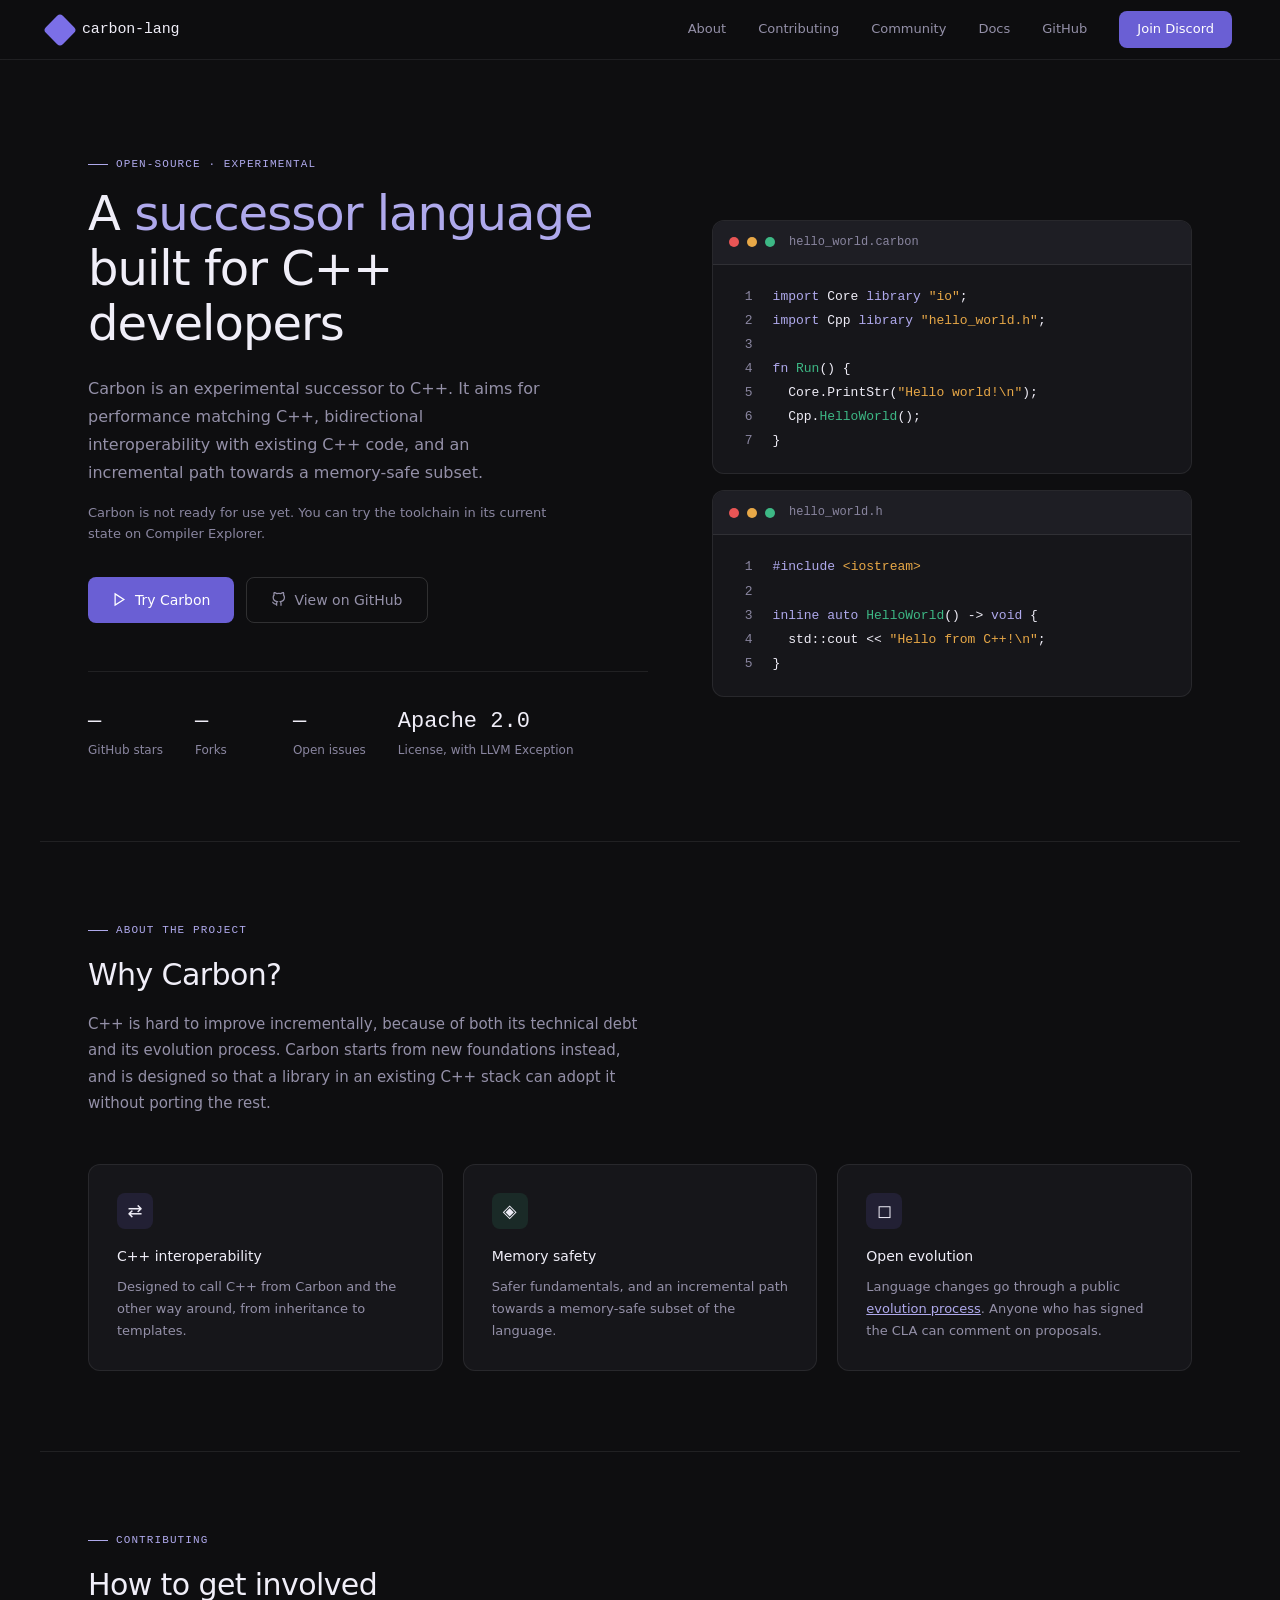
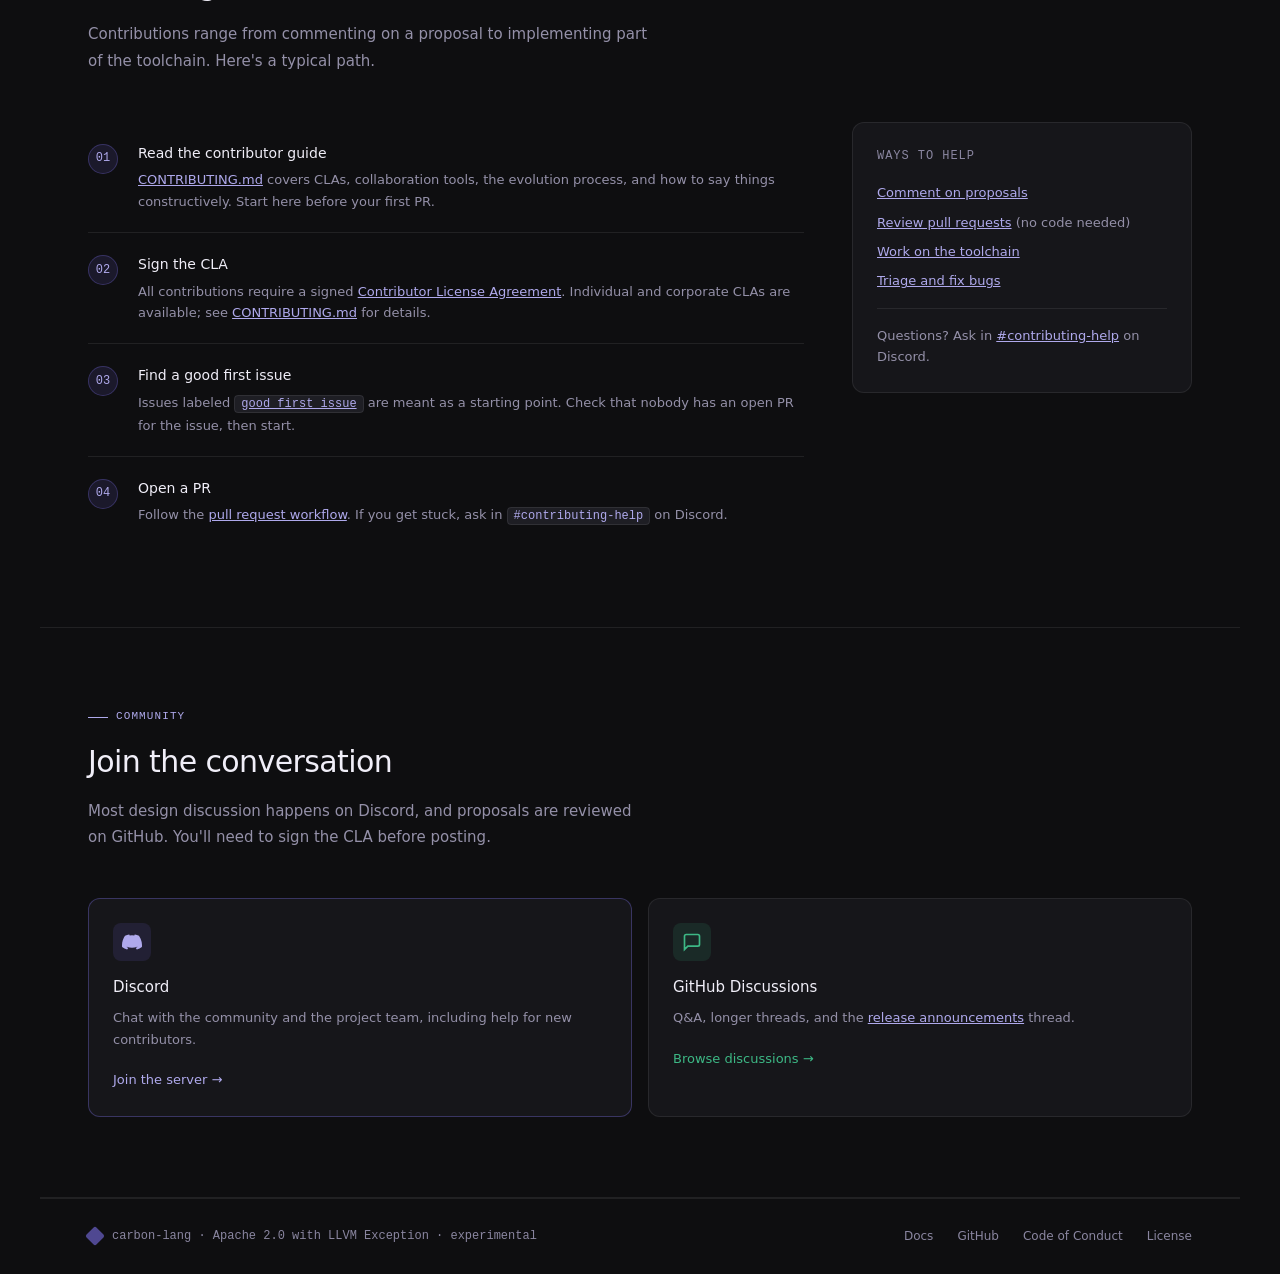
==== preview/index.html @ 26618f0c "Add a preview of the landing page under new subdirectory (#4) Adds the initial Carbon landing page a" ====
<!DOCTYPE html>
<!--
Part of the Carbon Language project, under the Apache License v2.0 with LLVM
Exceptions. See /LICENSE for license information.
SPDX-License-Identifier: Apache-2.0 WITH LLVM-exception
-->
<html lang="en">
<head>
  <meta charset="UTF-8">
  <meta name="viewport" content="width=device-width, initial-scale=1.0">
  <title>Carbon Language: an experimental successor to C++</title>
  <meta name="description" content="Carbon is an experimental successor to C++. Learn about the project, how to contribute, and where the community meets.">
  <link rel="icon" type="image/png" href="./favicon.png">
  <link rel="stylesheet" href="./styles.css">
</head>
<body>

<a class="skip-link" href="#main">Skip to content</a>

<nav>
  <div class="nav-logo">
    <div class="logo-mark"></div>
    <span class="logo-name" translate="no">carbon-lang</span>
  </div>
  <button class="nav-toggle" id="nav-toggle" type="button" aria-label="Menu" aria-expanded="false" aria-controls="nav-links">
    <span class="nav-toggle-bar"></span>
    <span class="nav-toggle-bar"></span>
    <span class="nav-toggle-bar"></span>
  </button>
  <div class="nav-links" id="nav-links">
    <a href="#about">About</a>
    <a href="#contributing">Contributing</a>
    <a href="#community">Community</a>
    <a href="https://docs.carbon-lang.dev/" target="_blank" rel="noopener">Docs</a>
    <a href="https://github.com/carbon-language/carbon-lang" target="_blank" rel="noopener">GitHub</a>
    <a class="nav-cta" href="https://discord.gg/ZjVdShJDAs" target="_blank" rel="noopener">Join Discord</a>
  </div>
</nav>

<main id="main">
<div class="hero">
  <div>
    <p class="eyebrow hero-eyebrow">Open-source · Experimental</p>
    <h1>A <strong>successor language</strong> built for C++ developers</h1>
    <p class="hero-sub"><span translate="no">Carbon</span> is an experimental successor to C++. It aims for performance matching C++, bidirectional interoperability with existing C++ code, and an incremental path towards a memory-safe subset.</p>
    <p class="hero-note"><span translate="no">Carbon</span> is not ready for use yet. You can try the toolchain in its current state on Compiler Explorer.</p>
    <div class="hero-actions">
      <a class="btn-primary" href="https://carbon.compiler-explorer.com/" target="_blank" rel="noopener">
        <svg width="15" height="15" viewBox="0 0 24 24" fill="none" stroke="currentColor" stroke-width="2" aria-hidden="true"><polygon points="5 3 19 12 5 21 5 3"/></svg>
        Try Carbon
      </a>
      <a class="btn-ghost" href="https://github.com/carbon-language/carbon-lang" target="_blank" rel="noopener">
        <svg width="15" height="15" viewBox="0 0 24 24" fill="none" stroke="currentColor" stroke-width="2" aria-hidden="true"><path d="M9 19c-5 1.5-5-2.5-7-3m14 6v-3.87a3.37 3.37 0 0 0-.94-2.61c3.14-.35 6.44-1.54 6.44-7A5.44 5.44 0 0 0 20 4.77 5.07 5.07 0 0 0 19.91 1S18.73.65 16 2.48a13.38 13.38 0 0 0-7 0C6.27.65 5.09 1 5.09 1A5.07 5.07 0 0 0 5 4.77a5.44 5.44 0 0 0-1.5 3.78c0 5.42 3.3 6.61 6.44 7A3.37 3.37 0 0 0 9 18.13V22"/></svg>
        View on GitHub
      </a>
    </div>
    <div class="hero-stats">
      <div>
        <div class="stat-num" id="stat-stars">—</div>
        <div class="stat-label">GitHub stars</div>
      </div>
      <div>
        <div class="stat-num" id="stat-forks">—</div>
        <div class="stat-label">Forks</div>
      </div>
      <div>
        <div class="stat-num" id="stat-issues">—</div>
        <div class="stat-label">Open issues</div>
      </div>
      <div>
        <div class="stat-num">Apache 2.0</div>
        <div class="stat-label">License, with LLVM Exception</div>
      </div>
    </div>
  </div>

  <!-- Compiled, linked, and run with the Carbon nightly toolchain. The Carbon
       file extends examples/hello_world.carbon from carbon-language/carbon-lang. -->
  <div class="code-stack">
    <div class="code-panel" translate="no">
      <div class="code-topbar">
        <span class="code-dot code-dot-red"></span>
        <span class="code-dot code-dot-amber"></span>
        <span class="code-dot code-dot-green"></span>
        <span class="code-filename">hello_world.carbon</span>
      </div>
      <div class="code-body" tabindex="0" role="region" aria-label="Carbon code sample">
        <div><span class="code-ln" aria-hidden="true">1</span><span class="kw">import</span> Core <span class="kw">library</span> <span class="str">"io"</span>;</div>
        <div><span class="code-ln" aria-hidden="true">2</span><span class="kw">import</span> Cpp <span class="kw">library</span> <span class="str">"hello_world.h"</span>;</div>
        <div><span class="code-ln" aria-hidden="true">3</span></div>
        <div><span class="code-ln" aria-hidden="true">4</span><span class="kw">fn</span> <span class="fn">Run</span>() {</div>
        <div><span class="code-ln" aria-hidden="true">5</span><span class="code-indent">Core.PrintStr(<span class="str">"Hello world!\n"</span>);</span></div>
        <div><span class="code-ln" aria-hidden="true">6</span><span class="code-indent">Cpp.<span class="fn">HelloWorld</span>();</span></div>
        <div><span class="code-ln" aria-hidden="true">7</span>}</div>
      </div>
    </div>
    <div class="code-panel" translate="no">
      <div class="code-topbar">
        <span class="code-dot code-dot-red"></span>
        <span class="code-dot code-dot-amber"></span>
        <span class="code-dot code-dot-green"></span>
        <span class="code-filename">hello_world.h</span>
      </div>
      <div class="code-body" tabindex="0" role="region" aria-label="C++ header imported by the Carbon code">
        <div><span class="code-ln" aria-hidden="true">1</span><span class="kw">#include</span> <span class="str">&lt;iostream&gt;</span></div>
        <div><span class="code-ln" aria-hidden="true">2</span></div>
        <div><span class="code-ln" aria-hidden="true">3</span><span class="kw">inline auto</span> <span class="fn">HelloWorld</span>() -&gt; <span class="kw">void</span> {</div>
        <div><span class="code-ln" aria-hidden="true">4</span><span class="code-indent">std::cout &lt;&lt; <span class="str">"Hello from C++!\n"</span>;</span></div>
        <div><span class="code-ln" aria-hidden="true">5</span>}</div>
      </div>
    </div>
  </div>
</div>

<div class="section-wrap" id="about">
  <div class="section-header">
    <p class="eyebrow">About the project</p>
    <h2 class="section-h2">Why <strong translate="no">Carbon</strong>?</h2>
    <p class="section-sub">C++ is hard to improve incrementally, because of both its technical debt and its evolution process. <span translate="no">Carbon</span> starts from new foundations instead, and is designed so that a library in an existing C++ stack can adopt it without porting the rest.</p>
  </div>
  <div class="about-grid">
    <div class="about-card">
      <div class="about-icon" aria-hidden="true">⇄</div>
      <h3 class="about-title">C++ interoperability</h3>
      <p class="about-body">Designed to call C++ from <span translate="no">Carbon</span> and the other way around, from inheritance to templates.</p>
    </div>
    <div class="about-card">
      <div class="about-icon about-icon-green" aria-hidden="true">◈</div>
      <h3 class="about-title">Memory safety</h3>
      <p class="about-body">Safer fundamentals, and an incremental path towards a memory-safe subset of the language.</p>
    </div>
    <div class="about-card">
      <div class="about-icon" aria-hidden="true">◻</div>
      <h3 class="about-title">Open evolution</h3>
      <p class="about-body">Language changes go through a public <a class="inline-link" href="https://github.com/carbon-language/carbon-lang/blob/trunk/docs/project/evolution.md" target="_blank" rel="noopener">evolution process</a>. Anyone who has signed the CLA can comment on proposals.</p>
    </div>
  </div>
</div>

<div class="section-wrap" id="contributing">
  <div class="section-header">
    <p class="eyebrow">Contributing</p>
    <h2 class="section-h2">How to <strong>get involved</strong></h2>
    <p class="section-sub">Contributions range from commenting on a proposal to implementing part of the toolchain. Here's a typical path.</p>
  </div>
  <div class="contrib-layout">
    <div>
      <div class="step">
        <div class="step-num">01</div>
        <div>
          <h3 class="step-title">Read the contributor guide</h3>
          <p class="step-body">
            <a class="inline-link" href="https://github.com/carbon-language/carbon-lang/blob/trunk/CONTRIBUTING.md" target="_blank" rel="noopener"><span translate="no">CONTRIBUTING.md</span></a>
            covers CLAs, collaboration tools, the evolution process, and how to say things constructively. Start here before your first PR.
          </p>
        </div>
      </div>
      <div class="step">
        <div class="step-num">02</div>
        <div>
          <h3 class="step-title">Sign the CLA</h3>
          <p class="step-body">
            All contributions require a signed
            <a class="inline-link" href="https://cla.developers.google.com/" target="_blank" rel="noopener">Contributor License Agreement</a>.
            Individual and corporate CLAs are available; see
            <a class="inline-link" href="https://github.com/carbon-language/carbon-lang/blob/trunk/CONTRIBUTING.md#contributor-license-agreements-clas" target="_blank" rel="noopener"><span translate="no">CONTRIBUTING.md</span></a>
            for details.
          </p>
        </div>
      </div>
      <div class="step">
        <div class="step-num">03</div>
        <div>
          <h3 class="step-title">Find a good first issue</h3>
          <p class="step-body">
            Issues labeled
            <a class="inline-link" href="https://github.com/carbon-language/carbon-lang/labels/good%20first%20issue" target="_blank" rel="noopener"><code>good first issue</code></a>
            are meant as a starting point. Check that nobody has an open PR for the issue, then start.
          </p>
        </div>
      </div>
      <div class="step">
        <div class="step-num">04</div>
        <div>
          <h3 class="step-title">Open a PR</h3>
          <p class="step-body">
            Follow the
            <a class="inline-link" href="https://github.com/carbon-language/carbon-lang/blob/trunk/docs/project/pull_request_workflow.md" target="_blank" rel="noopener">pull request workflow</a>.
            If you get stuck, ask in <code translate="no">#contributing-help</code> on Discord.
          </p>
        </div>
      </div>
    </div>
    <div class="contrib-aside">
      <p class="aside-title">Ways to help</p>
      <ul class="help-list">
        <li><a class="inline-link" href="https://github.com/carbon-language/carbon-lang/pulls?q=is%3Apr+is%3Aopen+draft%3Afalse+label%3Aproposal" target="_blank" rel="noopener">Comment on proposals</a></li>
        <li><a class="inline-link" href="https://github.com/carbon-language/carbon-lang/pulls" target="_blank" rel="noopener">Review pull requests</a> (no code needed)</li>
        <li><a class="inline-link" href="https://github.com/carbon-language/carbon-lang/issues?q=is%3Aissue+is%3Aopen+label%3Atoolchain" target="_blank" rel="noopener">Work on the toolchain</a></li>
        <li><a class="inline-link" href="https://github.com/carbon-language/carbon-lang/issues" target="_blank" rel="noopener">Triage and fix bugs</a></li>
      </ul>
      <p class="aside-note">
        Questions? Ask in
        <a class="inline-link" href="https://discord.gg/ZjVdShJDAs" target="_blank" rel="noopener"><span translate="no">#contributing-help</span></a>
        on Discord.
      </p>
    </div>
  </div>
</div>

<div class="section-wrap" id="community">
  <div class="section-header">
    <p class="eyebrow">Community</p>
    <h2 class="section-h2">Join the <strong>conversation</strong></h2>
    <p class="section-sub">Most design discussion happens on Discord, and proposals are reviewed on GitHub. You'll need to sign the CLA before posting.</p>
  </div>
  <div class="community-grid">
    <div class="comm-card featured">
      <div class="comm-icon comm-icon-purple">
        <svg width="20" height="20" viewBox="0 0 24 24" fill="var(--purple-light)" aria-hidden="true"><path d="M20.317 4.37a19.791 19.791 0 0 0-4.885-1.515.074.074 0 0 0-.079.037c-.21.375-.444.864-.608 1.25a18.27 18.27 0 0 0-5.487 0 12.64 12.64 0 0 0-.617-1.25.077.077 0 0 0-.079-.037A19.736 19.736 0 0 0 3.677 4.37a.07.07 0 0 0-.032.027C.533 9.046-.32 13.58.099 18.057c.002.022.015.045.033.057a19.9 19.9 0 0 0 5.993 3.03.078.078 0 0 0 .084-.028c.462-.63.874-1.295 1.226-1.994a.076.076 0 0 0-.041-.106 13.107 13.107 0 0 1-1.872-.892.077.077 0 0 1-.008-.128 10.2 10.2 0 0 0 .372-.292.074.074 0 0 1 .077-.01c3.928 1.793 8.18 1.793 12.062 0a.074.074 0 0 1 .078.01c.12.098.246.198.373.292a.077.077 0 0 1-.006.127 12.299 12.299 0 0 1-1.873.892.077.077 0 0 0-.041.107c.36.698.772 1.362 1.225 1.993a.076.076 0 0 0 .084.028 19.839 19.839 0 0 0 6.002-3.03.077.077 0 0 0 .032-.054c.5-5.177-.838-9.674-3.549-13.66a.061.061 0 0 0-.031-.03z"/></svg>
      </div>
      <h3 class="comm-title">Discord</h3>
      <p class="comm-body">Chat with the community and the project team, including help for new contributors.</p>
      <a class="comm-link comm-link-purple" href="https://discord.gg/ZjVdShJDAs" target="_blank" rel="noopener">Join the server →</a>
    </div>
    <div class="comm-card">
      <div class="comm-icon comm-icon-green">
        <svg width="20" height="20" viewBox="0 0 24 24" fill="none" stroke="var(--green)" stroke-width="2" aria-hidden="true"><path d="M21 15a2 2 0 0 1-2 2H7l-4 4V5a2 2 0 0 1 2-2h14a2 2 0 0 1 2 2z"/></svg>
      </div>
      <h3 class="comm-title">GitHub Discussions</h3>
      <p class="comm-body">Q&amp;A, longer threads, and the <a class="inline-link" href="https://github.com/carbon-language/carbon-lang/discussions/1020" target="_blank" rel="noopener">release announcements</a> thread.</p>
      <a class="comm-link comm-link-green" href="https://github.com/carbon-language/carbon-lang/discussions" target="_blank" rel="noopener">Browse discussions →</a>
    </div>
  </div>
</div>
</main>

<footer>
  <div class="footer-left">
    <div class="footer-diamond"></div>
    <span class="footer-text"><span translate="no">carbon-lang</span> · Apache 2.0 with LLVM Exception · experimental</span>
  </div>
  <div class="footer-links">
    <a href="https://docs.carbon-lang.dev/" target="_blank" rel="noopener">Docs</a>
    <a href="https://github.com/carbon-language/carbon-lang" target="_blank" rel="noopener">GitHub</a>
    <a href="https://github.com/carbon-language/carbon-lang/blob/trunk/CODE_OF_CONDUCT.md" target="_blank" rel="noopener">Code of Conduct</a>
    <a href="https://github.com/carbon-language/carbon-lang/blob/trunk/LICENSE" target="_blank" rel="noopener">License</a>
  </div>
</footer>

<script src="./nav.js" defer></script>
<script src="./github-stats.js" defer></script>
</body>
</html>
---- preview/styles.css ----
/*
 * Part of the Carbon Language project, under the Apache License v2.0 with LLVM
 * Exceptions. See /LICENSE for license information.
 * SPDX-License-Identifier: Apache-2.0 WITH LLVM-exception
 */

*, *::before, *::after {
  box-sizing: border-box;
  margin: 0;
  padding: 0;
}

:root {
  --bg: #0E0E10;
  --surface: #16161A;
  --surface-2: #1E1E24;
  --border: rgba(255, 255, 255, 0.08);
  --border-mid: rgba(255, 255, 255, 0.14);
  --text: #F0EEF8;
  --text-muted: #9490A8;
  /* At least 4.5:1 contrast on --bg and --surface for small text. */
  --text-hint: #8A86A0;
  --purple: #7B6FE8;
  /* Background for white button text (about 5:1 contrast). */
  --purple-button: #6A5FD4;
  --purple-button-hover: #5A4FC0;
  --purple-light: #AFA9EC;
  --purple-dim: rgba(123, 111, 232, 0.12);
  --green: #3DB885;
  --green-dim: rgba(61, 184, 133, 0.12);
  --amber: #E8A847;
  --red: #E85555;
  /* System font stacks: no external font requests or bundled font licenses. */
  --font-sans: system-ui, -apple-system, 'Segoe UI', Roboto, 'Helvetica Neue',
    Arial, sans-serif;
  --font-mono: ui-monospace, SFMono-Regular, Menlo, Consolas,
    'Liberation Mono', monospace;
  --radius: 8px;
  --radius-lg: 12px;
  --nav-height: 60px;
}

@media (prefers-reduced-motion: no-preference) {
  html {
    scroll-behavior: smooth;
  }
}

body {
  font-family: var(--font-sans);
  background: var(--bg);
  color: var(--text);
  min-height: 100vh;
  line-height: 1.6;
}

a {
  color: inherit;
  text-decoration: none;
}

.inline-link {
  color: var(--purple-light);
  text-decoration: underline;
}

code {
  font-family: var(--font-mono);
  font-size: 12px;
  background: var(--surface-2);
  color: var(--purple-light);
  padding: 1px 6px;
  border-radius: 4px;
  border: 1px solid var(--border);
}

/* Hidden until focused, so keyboard users can jump past the nav. */
.skip-link {
  position: absolute;
  left: 16px;
  top: -48px;
  z-index: 200;
  background: var(--purple-button);
  color: #fff;
  padding: 8px 16px;
  border-radius: var(--radius);
  font-size: 14px;
}

.skip-link:focus {
  top: 12px;
}

/* NAV */
nav {
  position: sticky;
  top: 0;
  z-index: 100;
  display: flex;
  align-items: center;
  justify-content: space-between;
  padding: 0 48px;
  height: var(--nav-height);
  background: rgba(14, 14, 16, 0.92);
  backdrop-filter: blur(12px);
  border-bottom: 1px solid var(--border);
}

.nav-logo {
  display: flex;
  align-items: center;
  gap: 10px;
}

.logo-mark {
  width: 24px;
  height: 24px;
  background: var(--purple);
  transform: rotate(45deg);
  border-radius: 4px;
  flex-shrink: 0;
}

.logo-name {
  font-family: var(--font-mono);
  font-size: 15px;
  font-weight: 500;
  letter-spacing: -0.01em;
}

.nav-links {
  display: flex;
  align-items: center;
  gap: 32px;
}

.nav-links a {
  font-size: 13px;
  color: var(--text-muted);
  transition: color 0.15s;
}

.nav-links a:hover {
  color: var(--text);
}

.nav-links a.nav-cta {
  background: var(--purple-button);
  color: #fff;
  border-radius: var(--radius);
  padding: 8px 18px;
  font-weight: 500;
  display: inline-flex;
  align-items: center;
  transition: background 0.15s;
}

.nav-links a.nav-cta:hover {
  background: var(--purple-button-hover);
}

/* Hamburger button, shown only on narrow screens. */
.nav-toggle {
  display: none;
  flex-direction: column;
  justify-content: center;
  gap: 5px;
  width: 40px;
  height: 40px;
  padding: 0 9px;
  background: transparent;
  border: 1px solid var(--border-mid);
  border-radius: var(--radius);
  cursor: pointer;
}

.nav-toggle-bar {
  display: block;
  height: 2px;
  width: 100%;
  background: var(--text);
  border-radius: 1px;
  transition: transform 0.2s, opacity 0.2s;
}

.nav-toggle.open .nav-toggle-bar:nth-child(1) {
  transform: translateY(7px) rotate(45deg);
}

.nav-toggle.open .nav-toggle-bar:nth-child(2) {
  opacity: 0;
}

.nav-toggle.open .nav-toggle-bar:nth-child(3) {
  transform: translateY(-7px) rotate(-45deg);
}

/* HERO */
.hero {
  padding: 96px 48px 80px;
  border-bottom: 1px solid var(--border);
  max-width: 1200px;
  margin: 0 auto;
  display: grid;
  grid-template-columns: 1fr 480px;
  gap: 64px;
  align-items: center;
}

.hero-eyebrow {
  margin-bottom: 24px;
}

.hero h1 {
  font-size: 48px;
  font-weight: 300;
  line-height: 1.15;
  margin-bottom: 24px;
  letter-spacing: -0.02em;
}

.hero h1 strong {
  font-weight: 500;
  color: var(--purple-light);
}

.hero-sub {
  font-size: 16px;
  color: var(--text-muted);
  line-height: 1.75;
  margin-bottom: 16px;
  max-width: 460px;
}

.hero-note {
  font-size: 13px;
  color: var(--text-hint);
  margin-bottom: 32px;
  max-width: 460px;
}

.hero-actions {
  display: flex;
  gap: 12px;
  flex-wrap: wrap;
}

.btn-primary,
.btn-ghost {
  border-radius: var(--radius);
  padding: 11px 24px;
  font-size: 14px;
  display: inline-flex;
  align-items: center;
  gap: 8px;
  transition: background 0.15s, border-color 0.15s, color 0.15s;
}

.btn-primary {
  background: var(--purple-button);
  color: #fff;
  font-weight: 500;
}

.btn-primary:hover {
  background: var(--purple-button-hover);
}

.btn-ghost {
  color: var(--text-muted);
  border: 1px solid var(--border-mid);
}

.btn-ghost:hover {
  border-color: var(--text-muted);
  color: var(--text);
}

.hero-stats {
  display: flex;
  gap: 32px;
  margin-top: 48px;
  padding-top: 32px;
  border-top: 1px solid var(--border);
}

.stat-num {
  font-family: var(--font-mono);
  font-size: 22px;
  font-weight: 500;
  font-variant-numeric: tabular-nums;
  /* Reserve room for the final value so neighbors don't shift while counting. */
  min-width: 5ch;
}

.stat-label {
  font-size: 12px;
  color: var(--text-hint);
  margin-top: 2px;
}

/* CODE PANEL */
.code-stack {
  display: flex;
  flex-direction: column;
  gap: 16px;
}

.code-panel {
  background: var(--surface);
  border: 1px solid var(--border);
  border-radius: var(--radius-lg);
  overflow: hidden;
}

.code-topbar {
  display: flex;
  align-items: center;
  gap: 8px;
  padding: 12px 16px;
  border-bottom: 1px solid var(--border);
  background: var(--surface-2);
}

.code-dot {
  width: 10px;
  height: 10px;
  border-radius: 50%;
}

.code-dot-red {
  background: var(--red);
}

.code-dot-amber {
  background: var(--amber);
}

.code-dot-green {
  background: var(--green);
}

.code-filename {
  font-family: var(--font-mono);
  font-size: 12px;
  color: var(--text-hint);
  margin-left: 6px;
}

.code-body {
  padding: 20px 24px;
  font-family: var(--font-mono);
  font-size: 13px;
  line-height: 1.85;
  overflow-x: auto;
}

.code-body > div {
  white-space: pre;
}

.code-ln {
  display: inline-block;
  width: 2ch;
  text-align: right;
  color: var(--text-hint);
  user-select: none;
  margin-right: 20px;
}

.code-indent {
  padding-left: 2ch;
}

.kw {
  color: var(--purple-light);
}

.fn {
  color: var(--green);
}

.str {
  color: var(--amber);
}

/* SECTIONS */
.section-wrap {
  max-width: 1200px;
  margin: 0 auto;
  padding: 80px 48px;
  border-bottom: 1px solid var(--border);
  scroll-margin-top: var(--nav-height);
}

.section-header {
  margin-bottom: 48px;
}

.eyebrow {
  font-family: var(--font-mono);
  font-size: 11px;
  color: var(--purple-light);
  letter-spacing: 0.1em;
  text-transform: uppercase;
  margin-bottom: 12px;
  display: flex;
  align-items: center;
  gap: 8px;
}

.eyebrow::before {
  content: '';
  display: inline-block;
  width: 20px;
  height: 1px;
  background: var(--purple-light);
}

.section-h2 {
  font-size: 30px;
  font-weight: 300;
  letter-spacing: -0.02em;
  margin-bottom: 12px;
}

.section-h2 strong {
  font-weight: 500;
}

.section-sub {
  font-size: 15px;
  color: var(--text-muted);
  line-height: 1.75;
  max-width: 560px;
}

/* ABOUT */
.about-grid {
  display: grid;
  grid-template-columns: repeat(3, 1fr);
  gap: 20px;
}

.about-card,
.comm-card {
  background: var(--surface);
  border: 1px solid var(--border);
  border-radius: var(--radius-lg);
  transition: border-color 0.2s;
}

.about-card:hover,
.comm-card:hover {
  border-color: var(--border-mid);
}

.about-card {
  padding: 28px;
}

.about-icon {
  width: 36px;
  height: 36px;
  border-radius: var(--radius);
  background: var(--purple-dim);
  display: flex;
  align-items: center;
  justify-content: center;
  margin-bottom: 16px;
  font-size: 18px;
}

.about-icon-green {
  background: var(--green-dim);
}

.about-title {
  font-size: 14px;
  font-weight: 500;
  margin-bottom: 8px;
}

.about-body {
  font-size: 13px;
  color: var(--text-muted);
  line-height: 1.7;
}

/* CONTRIBUTING */
.contrib-layout {
  display: grid;
  grid-template-columns: 1fr 340px;
  gap: 48px;
  align-items: start;
}

.step {
  display: flex;
  gap: 20px;
  padding: 20px 0;
  border-bottom: 1px solid var(--border);
}

.step:last-child {
  border-bottom: none;
}

.step-num {
  width: 30px;
  height: 30px;
  border-radius: 50%;
  background: var(--purple-dim);
  border: 1px solid rgba(123, 111, 232, 0.3);
  color: var(--purple-light);
  font-family: var(--font-mono);
  font-size: 12px;
  font-weight: 500;
  display: flex;
  align-items: center;
  justify-content: center;
  flex-shrink: 0;
  margin-top: 2px;
}

.step-title {
  font-size: 14px;
  font-weight: 500;
  margin-bottom: 5px;
}

.step-body {
  font-size: 13px;
  color: var(--text-muted);
  line-height: 1.65;
}

.contrib-aside {
  background: var(--surface);
  border: 1px solid var(--border);
  border-radius: var(--radius-lg);
  padding: 24px;
}

.aside-title {
  font-size: 12px;
  font-weight: 500;
  color: var(--text-hint);
  text-transform: uppercase;
  letter-spacing: 0.08em;
  font-family: var(--font-mono);
  margin-bottom: 16px;
}

.help-list {
  list-style: none;
  font-size: 13px;
  color: var(--text-muted);
  line-height: 1.65;
  margin-bottom: 16px;
}

.help-list li + li {
  margin-top: 8px;
}

.aside-note {
  font-size: 13px;
  color: var(--text-muted);
  line-height: 1.65;
  padding-top: 16px;
  border-top: 1px solid var(--border);
}

/* COMMUNITY */
.community-grid {
  display: grid;
  grid-template-columns: repeat(2, 1fr);
  gap: 16px;
}

.comm-card {
  padding: 24px;
}

.comm-card.featured {
  border-color: rgba(123, 111, 232, 0.35);
}

.comm-icon {
  width: 38px;
  height: 38px;
  border-radius: var(--radius);
  display: flex;
  align-items: center;
  justify-content: center;
  margin-bottom: 14px;
}

.comm-icon-purple {
  background: var(--purple-dim);
}

.comm-icon-green {
  background: var(--green-dim);
}

.comm-title {
  font-size: 15px;
  font-weight: 500;
  margin-bottom: 8px;
}

.comm-body {
  font-size: 13px;
  color: var(--text-muted);
  line-height: 1.65;
  margin-bottom: 16px;
}

.comm-link {
  font-size: 13px;
  font-weight: 500;
}

.comm-link-purple {
  color: var(--purple-light);
}

.comm-link-green {
  color: var(--green);
}

/* FOOTER */
footer {
  border-top: 1px solid var(--border);
  padding: 28px 48px;
  max-width: 1200px;
  margin: 0 auto;
  display: flex;
  align-items: center;
  justify-content: space-between;
}

.footer-left {
  display: flex;
  align-items: center;
  gap: 10px;
}

.footer-diamond {
  width: 14px;
  height: 14px;
  background: var(--purple);
  transform: rotate(45deg);
  border-radius: 2px;
  opacity: 0.6;
  flex-shrink: 0;
}

.footer-text {
  font-size: 12px;
  color: var(--text-hint);
  font-family: var(--font-mono);
}

.footer-links {
  display: flex;
  gap: 24px;
}

.footer-links a {
  font-size: 12px;
  color: var(--text-hint);
  transition: color 0.15s;
}

.footer-links a:hover {
  color: var(--text-muted);
}

/* Keep in sync with the media query in nav.js. */
@media (max-width: 900px) {
  nav {
    padding: 0 24px;
  }
  .nav-toggle {
    display: flex;
  }
  .nav-links {
    display: none;
    position: absolute;
    top: var(--nav-height);
    left: 0;
    right: 0;
    flex-direction: column;
    align-items: stretch;
    gap: 0;
    padding: 8px 24px 20px;
    background: var(--bg);
    border-bottom: 1px solid var(--border);
    box-shadow: 0 16px 32px rgba(0, 0, 0, 0.5);
  }
  .nav-links.open {
    display: flex;
  }
  .nav-links a {
    font-size: 15px;
    padding: 14px 0;
    border-bottom: 1px solid var(--border);
  }
  .nav-links a.nav-cta {
    margin-top: 16px;
    justify-content: center;
    border-bottom: none;
    padding: 12px 18px;
  }
  .hero {
    grid-template-columns: 1fr;
    padding: 64px 24px 48px;
    gap: 40px;
  }
  .hero > * {
    min-width: 0;
  }
  .about-grid,
  .contrib-layout,
  .community-grid {
    grid-template-columns: 1fr;
  }
  .section-wrap {
    padding: 56px 24px;
  }
  footer {
    padding: 24px;
    flex-direction: column;
    gap: 16px;
    text-align: center;
  }
}

@media (max-width: 600px) {
  nav {
    padding: 0 16px;
  }
  .nav-links {
    padding: 8px 16px 20px;
  }
  .hero {
    padding: 40px 16px;
  }
  .hero h1 {
    font-size: 34px;
  }
  .hero-sub {
    font-size: 15px;
  }
  .hero-actions > * {
    flex: 1 1 100%;
    justify-content: center;
  }
  .hero-stats {
    display: grid;
    grid-template-columns: repeat(2, 1fr);
    gap: 20px;
    margin-top: 36px;
  }
  .code-body {
    padding: 16px;
    font-size: 12px;
  }
  .section-wrap {
    padding: 48px 16px;
  }
  .section-h2 {
    font-size: 24px;
  }
  .footer-links {
    flex-wrap: wrap;
    justify-content: center;
    gap: 16px;
  }
}
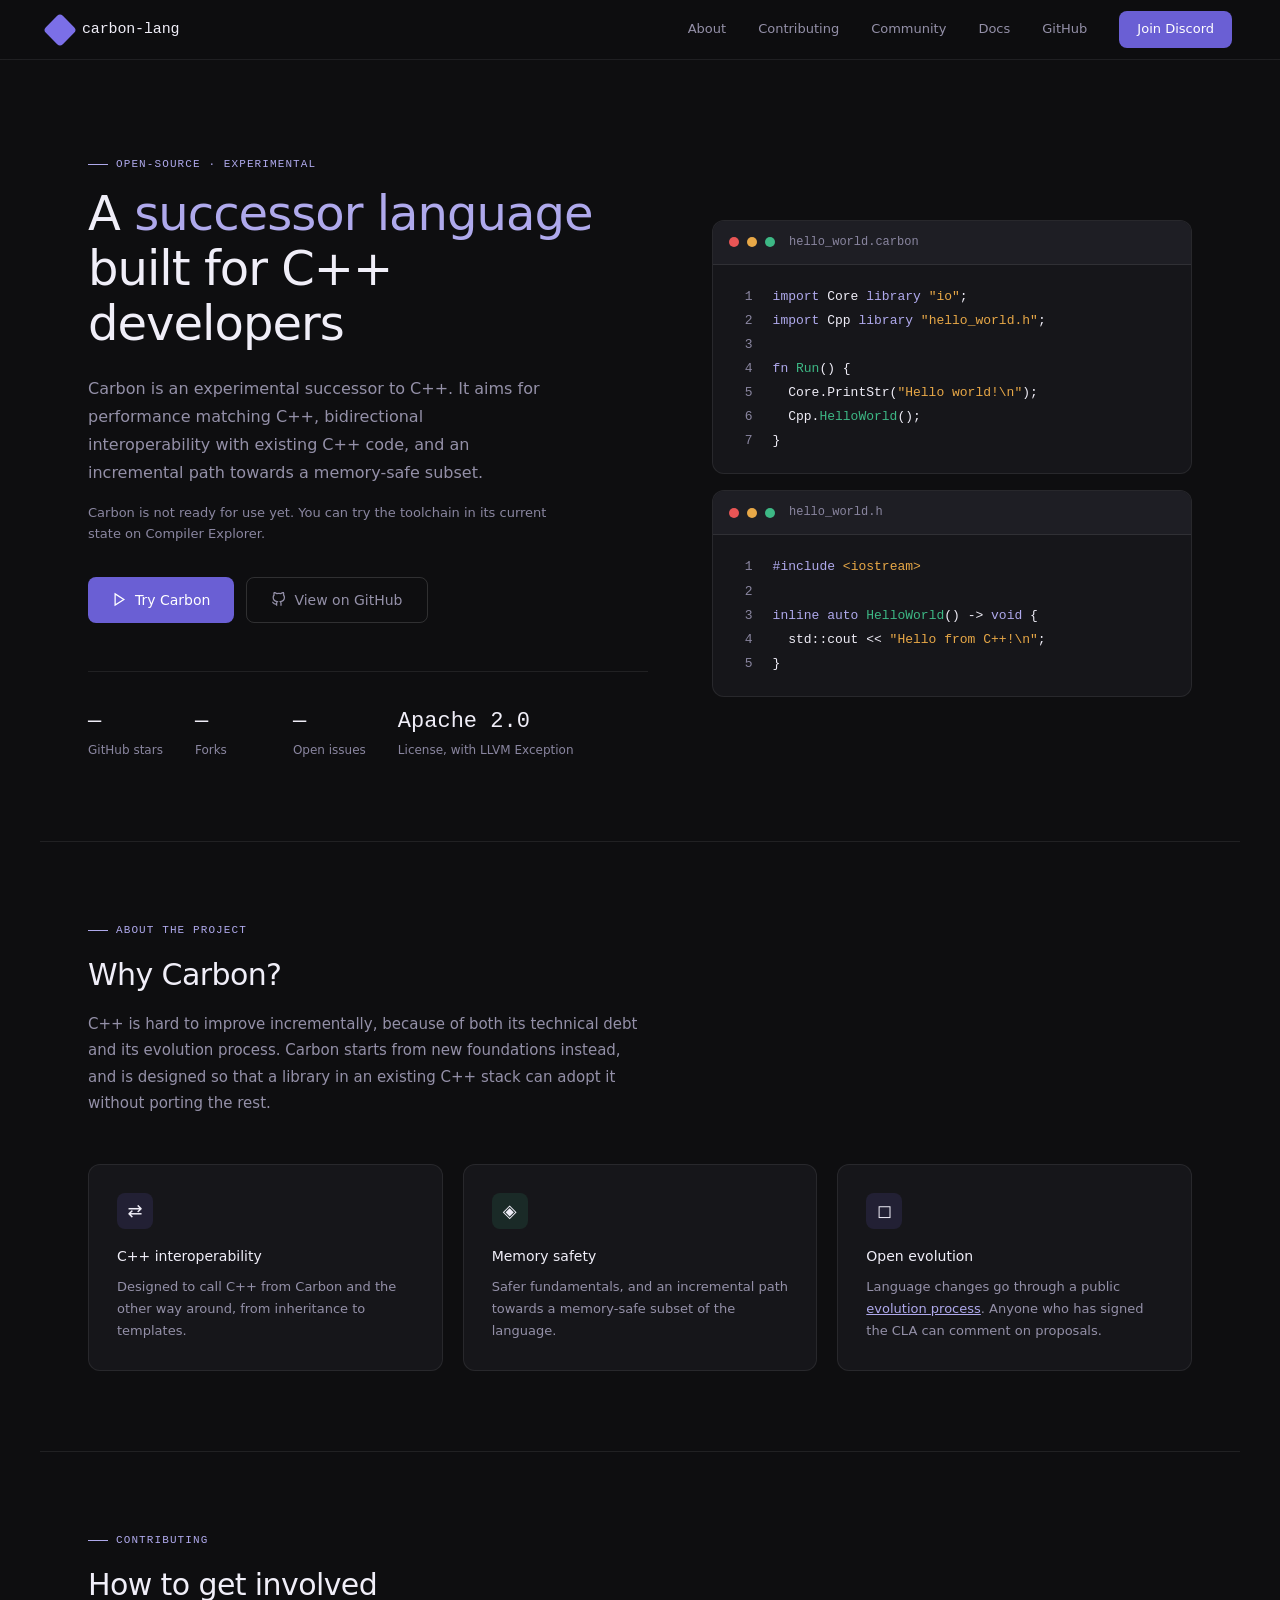
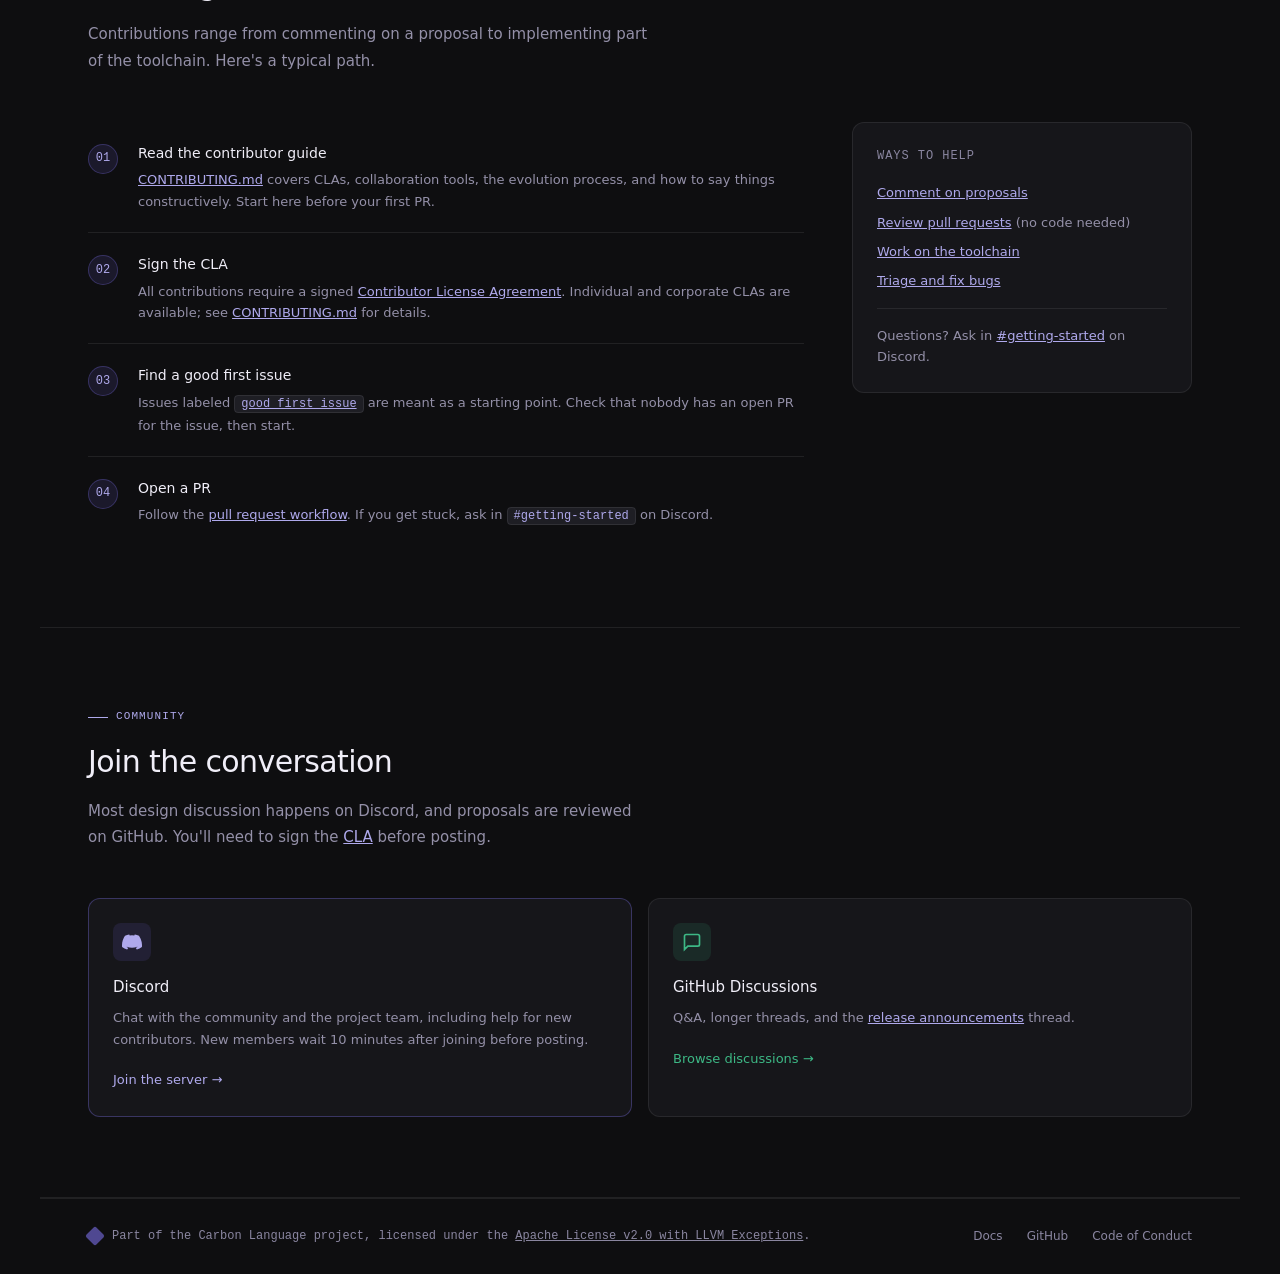
==== commit e43d5bf7: "Update landing page preview for team feedback Updates `preview/index.html` and `preview/styles.css` " ====
--- a/preview/index.html
+++ b/preview/index.html
@@ -186,7 +186,7 @@
           <p class="step-body">
             Follow the
             <a class="inline-link" href="https://github.com/carbon-language/carbon-lang/blob/trunk/docs/project/pull_request_workflow.md" target="_blank" rel="noopener">pull request workflow</a>.
-            If you get stuck, ask in <code translate="no">#contributing-help</code> on Discord.
+            If you get stuck, ask in <code translate="no">#getting-started</code> on Discord.
           </p>
         </div>
       </div>
@@ -201,7 +201,7 @@
       </ul>
       <p class="aside-note">
         Questions? Ask in
-        <a class="inline-link" href="https://discord.gg/ZjVdShJDAs" target="_blank" rel="noopener"><span translate="no">#contributing-help</span></a>
+        <a class="inline-link" href="https://discord.gg/ZjVdShJDAs" target="_blank" rel="noopener"><span translate="no">#getting-started</span></a>
         on Discord.
       </p>
     </div>
@@ -212,7 +212,7 @@
   <div class="section-header">
     <p class="eyebrow">Community</p>
     <h2 class="section-h2">Join the <strong>conversation</strong></h2>
-    <p class="section-sub">Most design discussion happens on Discord, and proposals are reviewed on GitHub. You'll need to sign the CLA before posting.</p>
+    <p class="section-sub">Most design discussion happens on Discord, and proposals are reviewed on GitHub. You'll need to sign the <a class="inline-link" href="https://github.com/carbon-language/carbon-lang/blob/trunk/CONTRIBUTING.md#contributor-license-agreements-clas" target="_blank" rel="noopener">CLA</a> before posting.</p>
   </div>
   <div class="community-grid">
     <div class="comm-card featured">
@@ -220,7 +220,7 @@
         <svg width="20" height="20" viewBox="0 0 24 24" fill="var(--purple-light)" aria-hidden="true"><path d="M20.317 4.37a19.791 19.791 0 0 0-4.885-1.515.074.074 0 0 0-.079.037c-.21.375-.444.864-.608 1.25a18.27 18.27 0 0 0-5.487 0 12.64 12.64 0 0 0-.617-1.25.077.077 0 0 0-.079-.037A19.736 19.736 0 0 0 3.677 4.37a.07.07 0 0 0-.032.027C.533 9.046-.32 13.58.099 18.057c.002.022.015.045.033.057a19.9 19.9 0 0 0 5.993 3.03.078.078 0 0 0 .084-.028c.462-.63.874-1.295 1.226-1.994a.076.076 0 0 0-.041-.106 13.107 13.107 0 0 1-1.872-.892.077.077 0 0 1-.008-.128 10.2 10.2 0 0 0 .372-.292.074.074 0 0 1 .077-.01c3.928 1.793 8.18 1.793 12.062 0a.074.074 0 0 1 .078.01c.12.098.246.198.373.292a.077.077 0 0 1-.006.127 12.299 12.299 0 0 1-1.873.892.077.077 0 0 0-.041.107c.36.698.772 1.362 1.225 1.993a.076.076 0 0 0 .084.028 19.839 19.839 0 0 0 6.002-3.03.077.077 0 0 0 .032-.054c.5-5.177-.838-9.674-3.549-13.66a.061.061 0 0 0-.031-.03z"/></svg>
       </div>
       <h3 class="comm-title">Discord</h3>
-      <p class="comm-body">Chat with the community and the project team, including help for new contributors.</p>
+      <p class="comm-body">Chat with the community and the project team, including help for new contributors. New members wait 10 minutes after joining before posting.</p>
       <a class="comm-link comm-link-purple" href="https://discord.gg/ZjVdShJDAs" target="_blank" rel="noopener">Join the server →</a>
     </div>
     <div class="comm-card">
@@ -238,13 +238,12 @@
 <footer>
   <div class="footer-left">
     <div class="footer-diamond"></div>
-    <span class="footer-text"><span translate="no">carbon-lang</span> · Apache 2.0 with LLVM Exception · experimental</span>
+    <span class="footer-text">Part of the <span translate="no">Carbon Language</span> project, licensed under the <a href="https://github.com/carbon-language/carbon-lang/blob/trunk/LICENSE" target="_blank" rel="noopener">Apache License v2.0 with LLVM Exceptions</a>.</span>
   </div>
   <div class="footer-links">
     <a href="https://docs.carbon-lang.dev/" target="_blank" rel="noopener">Docs</a>
     <a href="https://github.com/carbon-language/carbon-lang" target="_blank" rel="noopener">GitHub</a>
     <a href="https://github.com/carbon-language/carbon-lang/blob/trunk/CODE_OF_CONDUCT.md" target="_blank" rel="noopener">Code of Conduct</a>
-    <a href="https://github.com/carbon-language/carbon-lang/blob/trunk/LICENSE" target="_blank" rel="noopener">License</a>
   </div>
 </footer>
 
--- a/preview/styles.css
+++ b/preview/styles.css
@@ -640,6 +640,7 @@
   display: flex;
   align-items: center;
   justify-content: space-between;
+  gap: 24px;
 }
 
 .footer-left {
@@ -664,9 +665,19 @@
   font-family: var(--font-mono);
 }
 
+.footer-text a {
+  text-decoration: underline;
+  transition: color 0.15s;
+}
+
+.footer-text a:hover {
+  color: var(--text-muted);
+}
+
 .footer-links {
   display: flex;
   gap: 24px;
+  flex-shrink: 0;
 }
 
 .footer-links a {
